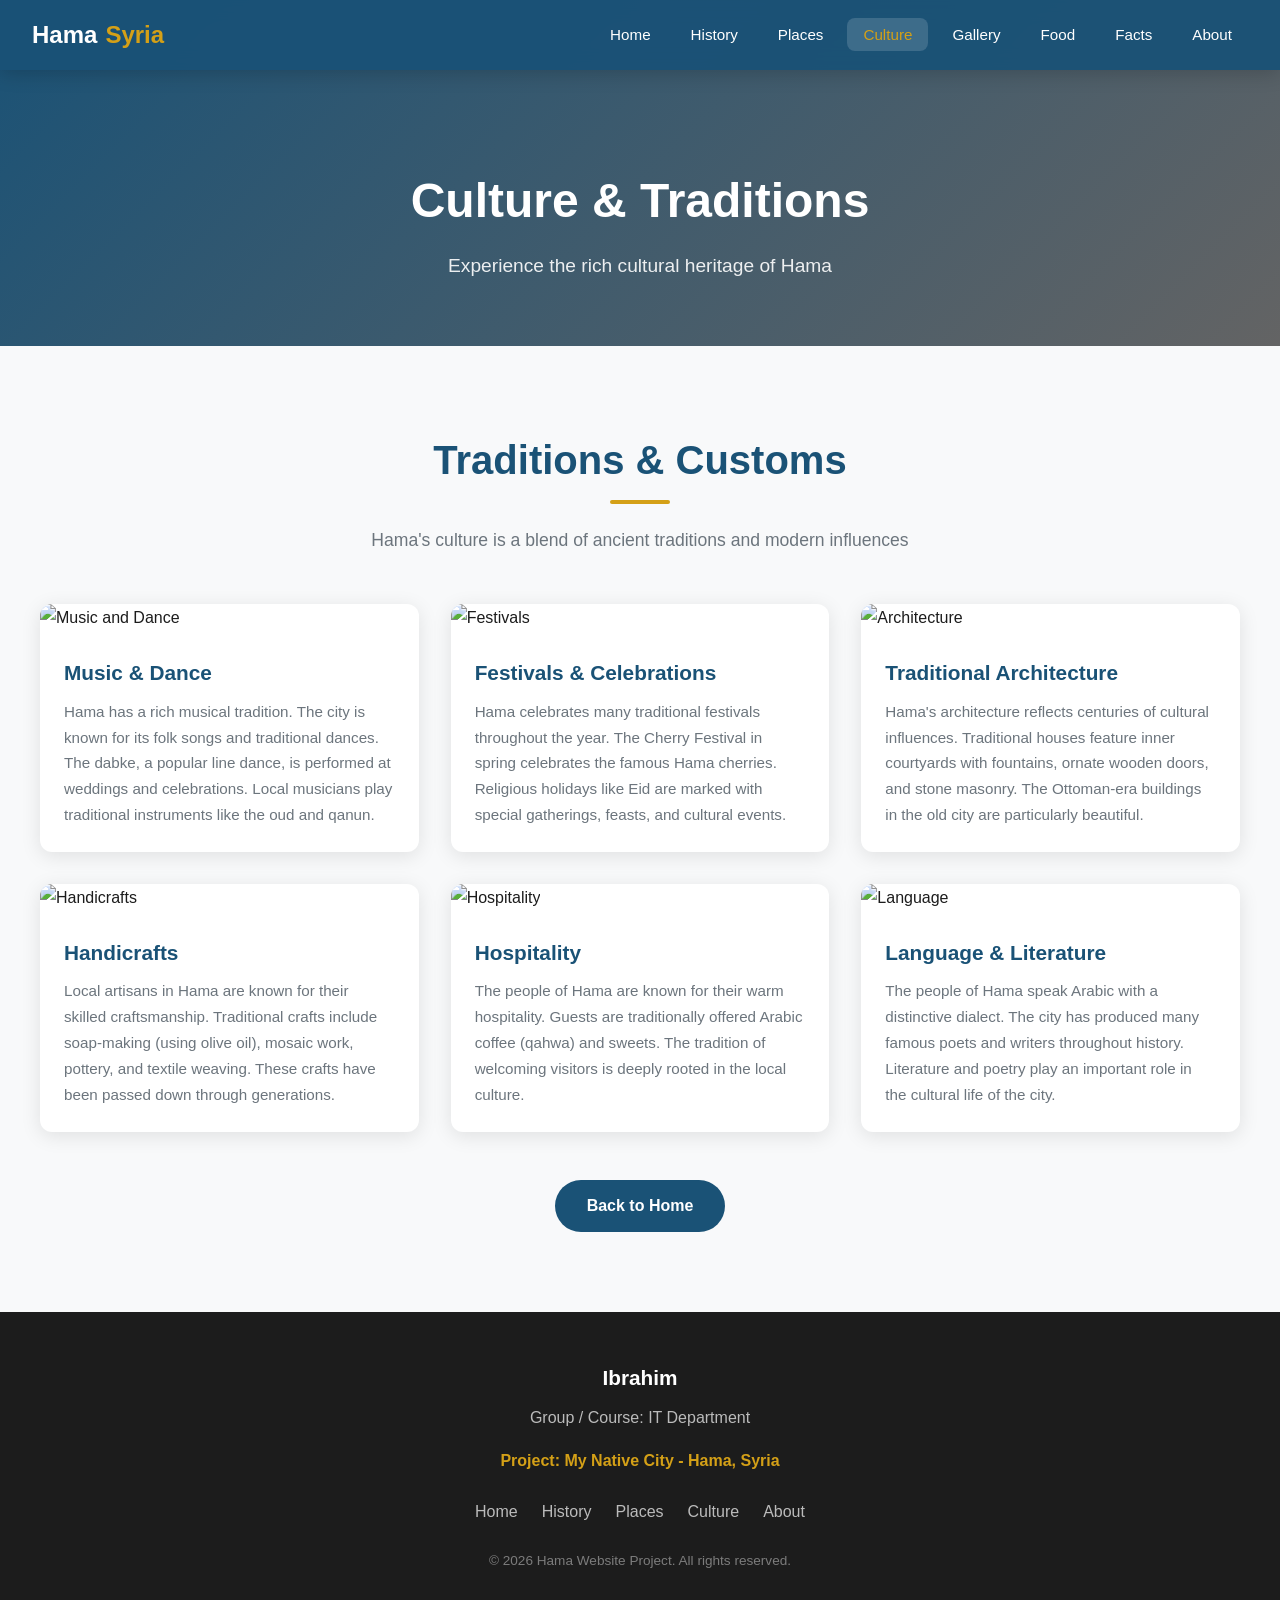
==== culture.html @ edb70d60 "feat: create hometown website about Hama, Syria Multi-page informational website with 8 pages: - Hom" ====
<!DOCTYPE html>
<html lang="en">
<head>
  <meta charset="UTF-8">
  <meta name="viewport" content="width=device-width, initial-scale=1.0">
  <title>Culture &amp; Traditions of Hama</title>
  <link rel="stylesheet" href="css/style.css">
</head>
<body>

  <!-- Navigation -->
  <nav class="navbar">
    <a href="index.html" class="logo">Hama <span>Syria</span></a>
    <ul class="nav-links">
      <li><a href="index.html">Home</a></li>
      <li><a href="history.html">History</a></li>
      <li><a href="places.html">Places</a></li>
      <li><a href="culture.html" class="active">Culture</a></li>
      <li><a href="gallery.html">Gallery</a></li>
      <li><a href="food.html">Food</a></li>
      <li><a href="facts.html">Facts</a></li>
      <li><a href="about.html">About</a></li>
    </ul>
    <button class="hamburger" aria-label="Menu">
      <span></span><span></span><span></span>
    </button>
  </nav>

  <!-- Page Header -->
  <header class="page-header">
    <h1>Culture &amp; Traditions</h1>
    <p>Experience the rich cultural heritage of Hama</p>
  </header>

  <!-- Culture Content -->
  <section class="section">
    <div class="container">
      <div class="section-title">
        <h2>Traditions &amp; Customs</h2>
        <p>Hama's culture is a blend of ancient traditions and modern influences</p>
      </div>

      <div class="cards-grid">
        <div class="card">
          <img src="https://images.unsplash.com/photo-1578898886225-c7c894827e27?w=600&q=80" alt="Music and Dance" class="card-img">
          <div class="card-body">
            <h3>Music &amp; Dance</h3>
            <p>Hama has a rich musical tradition. The city is known for its folk songs and traditional dances. The dabke, a popular line dance, is performed at weddings and celebrations. Local musicians play traditional instruments like the oud and qanun.</p>
          </div>
        </div>
        <div class="card">
          <img src="https://images.unsplash.com/photo-1569982175971-d92b01cf8694?w=600&q=80" alt="Festivals" class="card-img">
          <div class="card-body">
            <h3>Festivals &amp; Celebrations</h3>
            <p>Hama celebrates many traditional festivals throughout the year. The Cherry Festival in spring celebrates the famous Hama cherries. Religious holidays like Eid are marked with special gatherings, feasts, and cultural events.</p>
          </div>
        </div>
        <div class="card">
          <img src="https://images.unsplash.com/photo-1590076215667-875d4ef2d7de?w=600&q=80" alt="Architecture" class="card-img">
          <div class="card-body">
            <h3>Traditional Architecture</h3>
            <p>Hama's architecture reflects centuries of cultural influences. Traditional houses feature inner courtyards with fountains, ornate wooden doors, and stone masonry. The Ottoman-era buildings in the old city are particularly beautiful.</p>
          </div>
        </div>
        <div class="card">
          <img src="https://images.unsplash.com/photo-1547483029-77784da27709?w=600&q=80" alt="Handicrafts" class="card-img">
          <div class="card-body">
            <h3>Handicrafts</h3>
            <p>Local artisans in Hama are known for their skilled craftsmanship. Traditional crafts include soap-making (using olive oil), mosaic work, pottery, and textile weaving. These crafts have been passed down through generations.</p>
          </div>
        </div>
        <div class="card">
          <img src="https://images.unsplash.com/photo-1564507592333-c60657eea523?w=600&q=80" alt="Hospitality" class="card-img">
          <div class="card-body">
            <h3>Hospitality</h3>
            <p>The people of Hama are known for their warm hospitality. Guests are traditionally offered Arabic coffee (qahwa) and sweets. The tradition of welcoming visitors is deeply rooted in the local culture.</p>
          </div>
        </div>
        <div class="card">
          <img src="https://images.unsplash.com/photo-1591604129939-f1efa4d9f7fa?w=600&q=80" alt="Language" class="card-img">
          <div class="card-body">
            <h3>Language &amp; Literature</h3>
            <p>The people of Hama speak Arabic with a distinctive dialect. The city has produced many famous poets and writers throughout history. Literature and poetry play an important role in the cultural life of the city.</p>
          </div>
        </div>
      </div>

      <div style="text-align: center; margin-top: 3rem;">
        <a href="index.html" class="btn btn-primary">Back to Home</a>
      </div>
    </div>
  </section>

  <!-- Footer -->
  <footer class="footer">
    <div class="footer-content">
      <h3>Ibrahim</h3>
      <p>Group / Course: IT Department</p>
      <p class="project-title">Project: My Native City - Hama, Syria</p>
      <div class="footer-links">
        <a href="index.html">Home</a>
        <a href="history.html">History</a>
        <a href="places.html">Places</a>
        <a href="culture.html">Culture</a>
        <a href="about.html">About</a>
      </div>
      <p style="margin-top: 1.5rem; font-size: 0.85rem; opacity: 0.6;">&copy; 2026 Hama Website Project. All rights reserved.</p>
    </div>
  </footer>

  <script src="js/main.js"></script>
</body>
</html>
---- css/style.css ----
/* ===== RESET & BASE ===== */
*,
*::before,
*::after {
  margin: 0;
  padding: 0;
  box-sizing: border-box;
}

:root {
  --primary: #1a5276;
  --primary-light: #2980b9;
  --accent: #c0392b;
  --gold: #d4a017;
  --dark: #1c1c1c;
  --light: #f8f9fa;
  --gray: #6c757d;
  --white: #ffffff;
  --shadow: 0 4px 20px rgba(0, 0, 0, 0.1);
  --radius: 12px;
  --transition: 0.3s ease;
}

html {
  scroll-behavior: smooth;
}

body {
  font-family: 'Segoe UI', Tahoma, Geneva, Verdana, sans-serif;
  color: var(--dark);
  background: var(--light);
  line-height: 1.7;
}

a {
  text-decoration: none;
  color: inherit;
}

img {
  max-width: 100%;
  height: auto;
}

/* ===== NAVIGATION ===== */
.navbar {
  position: fixed;
  top: 0;
  left: 0;
  right: 0;
  z-index: 1000;
  background: rgba(26, 82, 118, 0.95);
  backdrop-filter: blur(10px);
  padding: 0 2rem;
  display: flex;
  align-items: center;
  justify-content: space-between;
  height: 70px;
  box-shadow: 0 2px 20px rgba(0, 0, 0, 0.2);
}

.navbar .logo {
  font-size: 1.5rem;
  font-weight: 700;
  color: var(--white);
  display: flex;
  align-items: center;
  gap: 0.5rem;
}

.navbar .logo span {
  color: var(--gold);
}

.nav-links {
  display: flex;
  list-style: none;
  gap: 0.5rem;
}

.nav-links a {
  color: var(--white);
  padding: 0.5rem 1rem;
  border-radius: 8px;
  transition: var(--transition);
  font-size: 0.95rem;
  font-weight: 500;
}

.nav-links a:hover,
.nav-links a.active {
  background: rgba(255, 255, 255, 0.15);
  color: var(--gold);
}

.hamburger {
  display: none;
  flex-direction: column;
  gap: 5px;
  cursor: pointer;
  background: none;
  border: none;
}

.hamburger span {
  width: 28px;
  height: 3px;
  background: var(--white);
  border-radius: 3px;
  transition: var(--transition);
}

/* ===== HERO SECTION ===== */
.hero {
  position: relative;
  min-height: 100vh;
  display: flex;
  align-items: center;
  justify-content: center;
  text-align: center;
  color: var(--white);
  overflow: hidden;
}

.hero-carousel {
  position: absolute;
  top: 0;
  left: 0;
  width: 100%;
  height: 100%;
  z-index: -1;
}

.hero-slide {
  position: absolute;
  top: 0;
  left: 0;
  width: 100%;
  height: 100%;
  opacity: 0;
  transition: opacity 1.5s ease;
  background-size: cover;
  background-position: center;
}

.hero-slide.active {
  opacity: 1;
}

.hero-overlay {
  position: absolute;
  top: 0;
  left: 0;
  width: 100%;
  height: 100%;
  background: linear-gradient(135deg, rgba(26, 82, 118, 0.85), rgba(0, 0, 0, 0.7));
}

.hero-content {
  position: relative;
  z-index: 1;
  max-width: 800px;
  padding: 2rem;
}

.hero-content h1 {
  font-size: 3.5rem;
  font-weight: 800;
  margin-bottom: 1rem;
  text-shadow: 2px 2px 10px rgba(0, 0, 0, 0.3);
  line-height: 1.2;
}

.hero-content h1 span {
  color: var(--gold);
}

.hero-content p {
  font-size: 1.3rem;
  margin-bottom: 2rem;
  opacity: 0.95;
  text-shadow: 1px 1px 5px rgba(0, 0, 0, 0.3);
}

.hero-btn {
  display: inline-block;
  padding: 1rem 2.5rem;
  background: var(--gold);
  color: var(--dark);
  font-size: 1.1rem;
  font-weight: 700;
  border-radius: 50px;
  transition: var(--transition);
  box-shadow: 0 4px 15px rgba(212, 160, 23, 0.4);
}

.hero-btn:hover {
  transform: translateY(-3px);
  box-shadow: 0 8px 25px rgba(212, 160, 23, 0.6);
  background: #e6b422;
}

/* Carousel indicators */
.carousel-dots {
  position: absolute;
  bottom: 30px;
  left: 50%;
  transform: translateX(-50%);
  display: flex;
  gap: 10px;
  z-index: 2;
}

.carousel-dots .dot {
  width: 12px;
  height: 12px;
  border-radius: 50%;
  background: rgba(255, 255, 255, 0.5);
  cursor: pointer;
  transition: var(--transition);
  border: none;
}

.carousel-dots .dot.active {
  background: var(--gold);
  transform: scale(1.2);
}

/* ===== SECTIONS ===== */
.section {
  padding: 5rem 2rem;
}

.section-alt {
  background: var(--white);
}

.container {
  max-width: 1200px;
  margin: 0 auto;
}

.section-title {
  text-align: center;
  margin-bottom: 3rem;
}

.section-title h2 {
  font-size: 2.5rem;
  color: var(--primary);
  margin-bottom: 0.5rem;
  position: relative;
  display: inline-block;
}

.section-title h2::after {
  content: '';
  position: absolute;
  bottom: -10px;
  left: 50%;
  transform: translateX(-50%);
  width: 60px;
  height: 4px;
  background: var(--gold);
  border-radius: 2px;
}

.section-title p {
  color: var(--gray);
  font-size: 1.1rem;
  max-width: 600px;
  margin: 1.5rem auto 0;
}

/* ===== DIVIDER ===== */
.divider {
  width: 100%;
  height: 1px;
  background: linear-gradient(90deg, transparent, var(--primary-light), transparent);
  margin: 0;
}

/* ===== CARDS GRID ===== */
.cards-grid {
  display: grid;
  grid-template-columns: repeat(auto-fit, minmax(320px, 1fr));
  gap: 2rem;
}

.card {
  background: var(--white);
  border-radius: var(--radius);
  overflow: hidden;
  box-shadow: var(--shadow);
  transition: var(--transition);
}

.card:hover {
  transform: translateY(-8px);
  box-shadow: 0 12px 40px rgba(0, 0, 0, 0.15);
}

.card-img {
  width: 100%;
  height: 220px;
  object-fit: cover;
}

.card-body {
  padding: 1.5rem;
}

.card-body h3 {
  font-size: 1.3rem;
  color: var(--primary);
  margin-bottom: 0.5rem;
}

.card-body p {
  color: var(--gray);
  font-size: 0.95rem;
}

/* ===== GALLERY ===== */
.gallery-grid {
  display: grid;
  grid-template-columns: repeat(auto-fill, minmax(280px, 1fr));
  gap: 1rem;
}

.gallery-item {
  position: relative;
  border-radius: var(--radius);
  overflow: hidden;
  cursor: pointer;
  aspect-ratio: 4/3;
}

.gallery-item img {
  width: 100%;
  height: 100%;
  object-fit: cover;
  transition: var(--transition);
}

.gallery-item:hover img {
  transform: scale(1.08);
}

.gallery-caption {
  position: absolute;
  bottom: 0;
  left: 0;
  right: 0;
  padding: 1rem;
  background: linear-gradient(transparent, rgba(0, 0, 0, 0.8));
  color: var(--white);
  font-size: 0.9rem;
  transform: translateY(100%);
  transition: var(--transition);
}

.gallery-item:hover .gallery-caption {
  transform: translateY(0);
}

/* ===== MAP SECTION ===== */
.map-container {
  width: 100%;
  height: 400px;
  border-radius: var(--radius);
  overflow: hidden;
  box-shadow: var(--shadow);
}

.map-container iframe {
  width: 100%;
  height: 100%;
  border: none;
}

/* ===== VIDEO SECTION ===== */
.video-container {
  max-width: 800px;
  margin: 0 auto;
  border-radius: var(--radius);
  overflow: hidden;
  box-shadow: var(--shadow);
}

.video-container iframe {
  width: 100%;
  height: 450px;
  border: none;
}

/* ===== TIMELINE ===== */
.timeline {
  position: relative;
  max-width: 800px;
  margin: 0 auto;
  padding: 2rem 0;
}

.timeline::before {
  content: '';
  position: absolute;
  left: 50%;
  transform: translateX(-50%);
  width: 3px;
  height: 100%;
  background: var(--primary-light);
}

.timeline-item {
  position: relative;
  width: 45%;
  padding: 1.5rem;
  background: var(--white);
  border-radius: var(--radius);
  box-shadow: var(--shadow);
  margin-bottom: 2rem;
}

.timeline-item:nth-child(odd) {
  margin-left: 0;
}

.timeline-item:nth-child(even) {
  margin-left: auto;
}

.timeline-item::before {
  content: '';
  position: absolute;
  top: 2rem;
  width: 16px;
  height: 16px;
  background: var(--gold);
  border-radius: 50%;
  border: 3px solid var(--primary);
  z-index: 1;
}

.timeline-item:nth-child(odd)::before {
  right: -32px;
}

.timeline-item:nth-child(even)::before {
  left: -32px;
}

.timeline-item h3 {
  color: var(--primary);
  margin-bottom: 0.5rem;
  font-size: 1.1rem;
}

.timeline-item p {
  color: var(--gray);
  font-size: 0.95rem;
}

/* ===== FACTS LIST ===== */
.facts-list {
  max-width: 800px;
  margin: 0 auto;
}

.fact-item {
  display: flex;
  align-items: flex-start;
  gap: 1.5rem;
  padding: 1.5rem;
  background: var(--white);
  border-radius: var(--radius);
  box-shadow: var(--shadow);
  margin-bottom: 1.5rem;
  transition: var(--transition);
}

.fact-item:hover {
  transform: translateX(10px);
  box-shadow: 0 8px 30px rgba(0, 0, 0, 0.12);
}

.fact-number {
  flex-shrink: 0;
  width: 50px;
  height: 50px;
  background: var(--primary);
  color: var(--white);
  border-radius: 50%;
  display: flex;
  align-items: center;
  justify-content: center;
  font-size: 1.3rem;
  font-weight: 700;
}

.fact-content h3 {
  color: var(--primary);
  margin-bottom: 0.3rem;
}

.fact-content p {
  color: var(--gray);
  font-size: 0.95rem;
}

/* ===== ABOUT AUTHOR ===== */
.about-card {
  max-width: 700px;
  margin: 0 auto;
  background: var(--white);
  border-radius: var(--radius);
  box-shadow: var(--shadow);
  padding: 3rem;
  text-align: center;
}

.about-avatar {
  width: 150px;
  height: 150px;
  border-radius: 50%;
  object-fit: cover;
  border: 4px solid var(--gold);
  margin-bottom: 1.5rem;
}

.about-card h2 {
  color: var(--primary);
  margin-bottom: 0.5rem;
}

.about-card .role {
  color: var(--gold);
  font-weight: 600;
  margin-bottom: 1rem;
}

.about-card p {
  color: var(--gray);
  max-width: 500px;
  margin: 0 auto;
}

/* ===== BUTTONS ===== */
.btn {
  display: inline-block;
  padding: 0.8rem 2rem;
  border-radius: 50px;
  font-weight: 600;
  transition: var(--transition);
  cursor: pointer;
  border: none;
  font-size: 1rem;
}

.btn-primary {
  background: var(--primary);
  color: var(--white);
}

.btn-primary:hover {
  background: var(--primary-light);
  transform: translateY(-2px);
}

.btn-accent {
  background: var(--gold);
  color: var(--dark);
}

.btn-accent:hover {
  background: #e6b422;
  transform: translateY(-2px);
}

/* ===== FOOTER ===== */
.footer {
  background: var(--dark);
  color: var(--white);
  padding: 3rem 2rem;
  text-align: center;
}

.footer-content {
  max-width: 800px;
  margin: 0 auto;
}

.footer h3 {
  font-size: 1.3rem;
  margin-bottom: 0.5rem;
}

.footer p {
  color: rgba(255, 255, 255, 0.7);
  margin-bottom: 0.3rem;
}

.footer .project-title {
  color: var(--gold);
  font-weight: 600;
  margin-top: 1rem;
}

.footer-links {
  display: flex;
  justify-content: center;
  gap: 1.5rem;
  margin-top: 1.5rem;
  flex-wrap: wrap;
}

.footer-links a {
  color: rgba(255, 255, 255, 0.7);
  transition: var(--transition);
}

.footer-links a:hover {
  color: var(--gold);
}

/* ===== EXTERNAL LINKS ===== */
.external-links {
  display: flex;
  gap: 1rem;
  flex-wrap: wrap;
  justify-content: center;
  margin-top: 2rem;
}

.link-card {
  display: flex;
  align-items: center;
  gap: 0.5rem;
  padding: 0.8rem 1.5rem;
  background: var(--white);
  border-radius: 50px;
  box-shadow: var(--shadow);
  transition: var(--transition);
  font-weight: 500;
}

.link-card:hover {
  background: var(--primary);
  color: var(--white);
  transform: translateY(-2px);
}

.link-card svg {
  width: 18px;
  height: 18px;
}

/* ===== PAGE HEADER ===== */
.page-header {
  padding: 10rem 2rem 4rem;
  background: linear-gradient(135deg, var(--primary), rgba(0, 0, 0, 0.6));
  color: var(--white);
  text-align: center;
}

.page-header h1 {
  font-size: 3rem;
  margin-bottom: 0.5rem;
}

.page-header p {
  font-size: 1.2rem;
  opacity: 0.9;
}

/* ===== RESPONSIVE ===== */
@media (max-width: 768px) {
  .navbar {
    padding: 0 1rem;
  }

  .nav-links {
    position: fixed;
    top: 70px;
    left: 0;
    right: 0;
    background: rgba(26, 82, 118, 0.98);
    flex-direction: column;
    padding: 1rem;
    gap: 0.25rem;
    transform: translateY(-100%);
    opacity: 0;
    pointer-events: none;
    transition: var(--transition);
  }

  .nav-links.open {
    transform: translateY(0);
    opacity: 1;
    pointer-events: all;
  }

  .hamburger {
    display: flex;
  }

  .hero-content h1 {
    font-size: 2.2rem;
  }

  .hero-content p {
    font-size: 1.1rem;
  }

  .section {
    padding: 3rem 1rem;
  }

  .section-title h2 {
    font-size: 2rem;
  }

  .timeline::before {
    left: 20px;
  }

  .timeline-item {
    width: 85%;
    margin-left: 50px !important;
  }

  .timeline-item::before {
    left: -32px !important;
    right: auto !important;
  }

  .video-container iframe {
    height: 250px;
  }

  .page-header h1 {
    font-size: 2rem;
  }

  .about-card {
    padding: 2rem 1.5rem;
  }

  .gallery-grid {
    grid-template-columns: repeat(auto-fill, minmax(200px, 1fr));
  }
}

@media (max-width: 480px) {
  .hero-content h1 {
    font-size: 1.8rem;
  }

  .cards-grid {
    grid-template-columns: 1fr;
  }

  .gallery-grid {
    grid-template-columns: 1fr 1fr;
  }
}
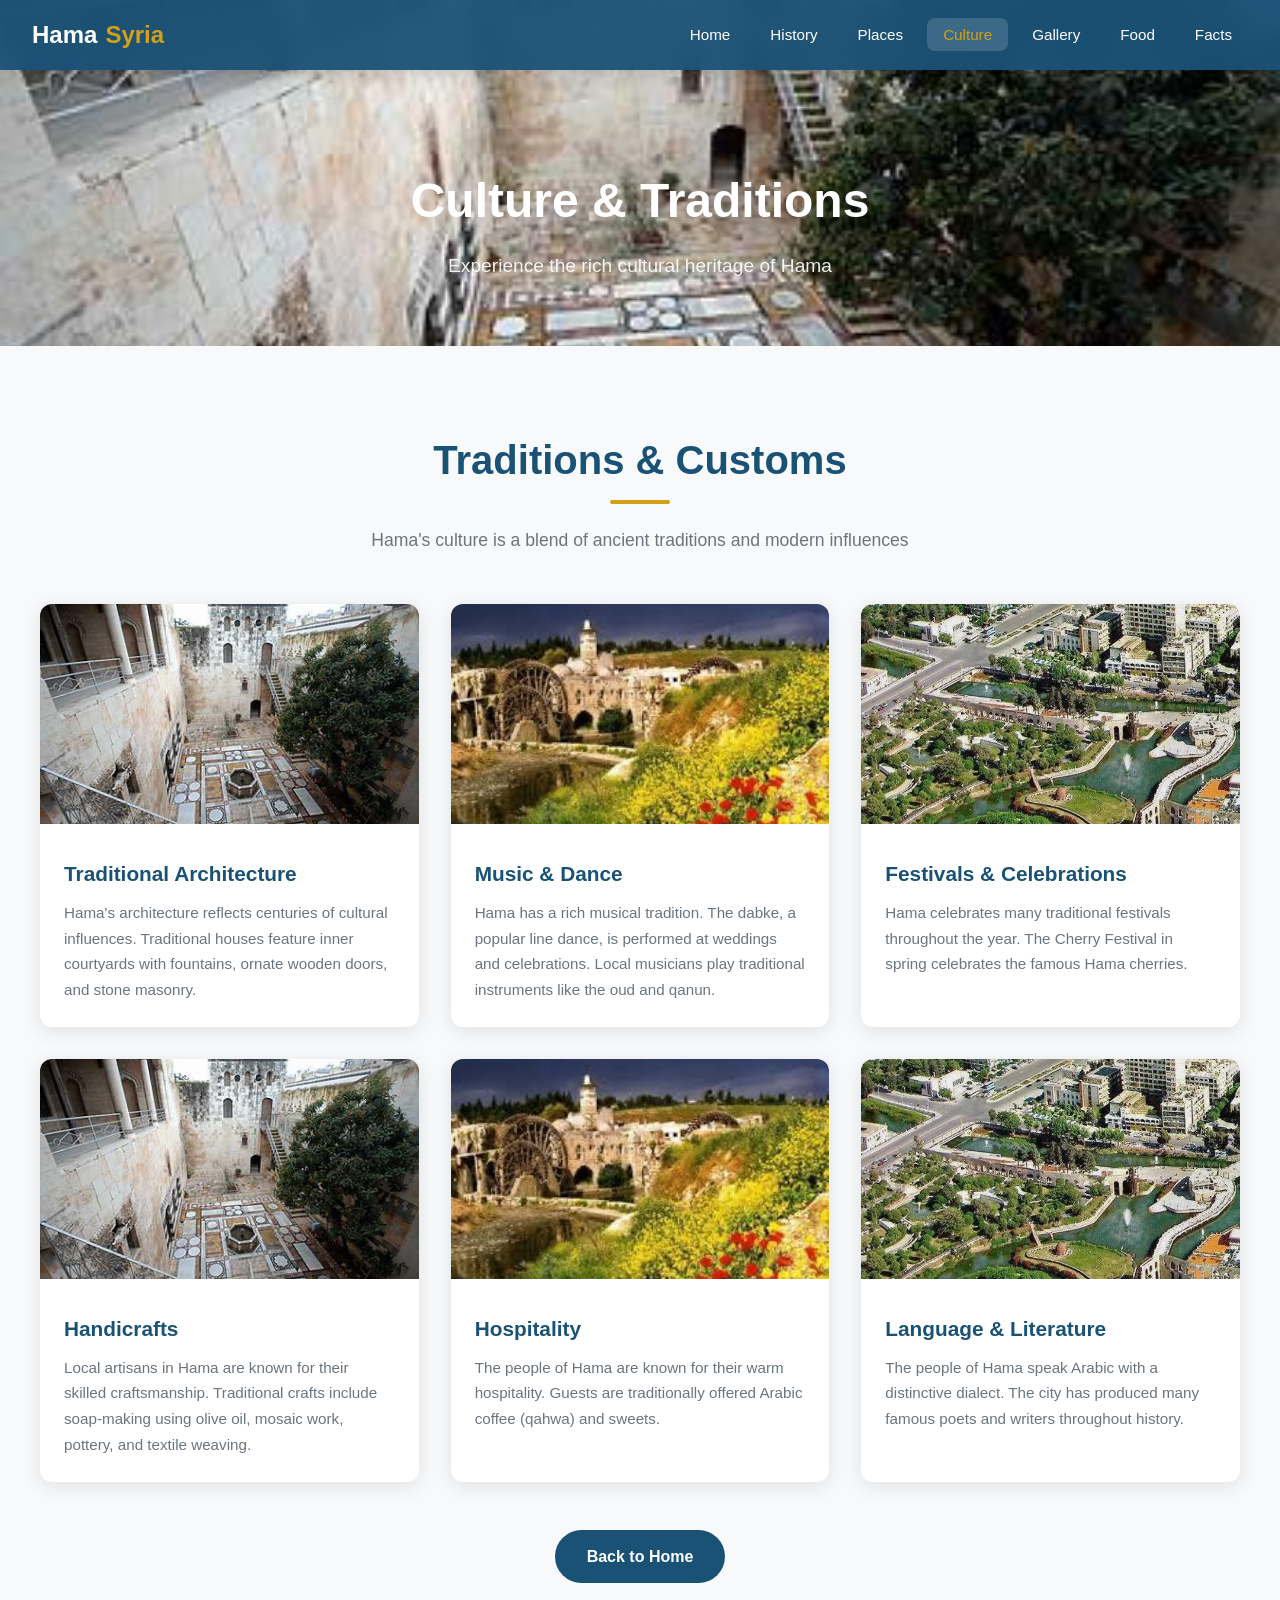
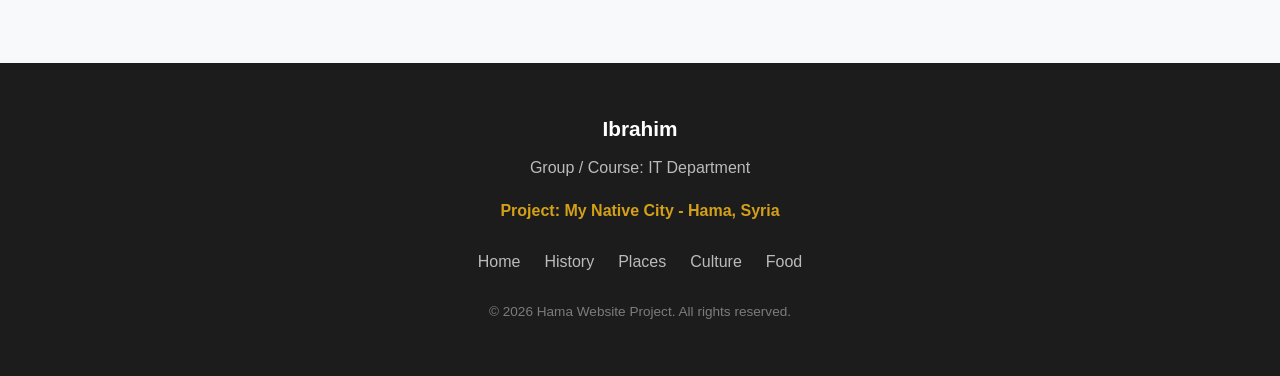
==== commit 10e82e7e: "fix: use real photos and remove About page - Replace all Unsplash placeholder images with real photo" ====
--- a/culture.html
+++ b/culture.html
@@ -19,7 +19,6 @@
       <li><a href="gallery.html">Gallery</a></li>
       <li><a href="food.html">Food</a></li>
       <li><a href="facts.html">Facts</a></li>
-      <li><a href="about.html">About</a></li>
     </ul>
     <button class="hamburger" aria-label="Menu">
       <span></span><span></span><span></span>
@@ -27,7 +26,7 @@
   </nav>
 
   <!-- Page Header -->
-  <header class="page-header">
+  <header class="page-header" style="background-image: url('images/courtyard.jpg'); background-size: cover; background-position: center;">
     <h1>Culture &amp; Traditions</h1>
     <p>Experience the rich cultural heritage of Hama</p>
   </header>
@@ -42,45 +41,45 @@
 
       <div class="cards-grid">
         <div class="card">
-          <img src="https://images.unsplash.com/photo-1578898886225-c7c894827e27?w=600&q=80" alt="Music and Dance" class="card-img">
+          <img src="images/courtyard.jpg" alt="Architecture" class="card-img">
           <div class="card-body">
-            <h3>Music &amp; Dance</h3>
-            <p>Hama has a rich musical tradition. The city is known for its folk songs and traditional dances. The dabke, a popular line dance, is performed at weddings and celebrations. Local musicians play traditional instruments like the oud and qanun.</p>
+            <h3>Traditional Architecture</h3>
+            <p>Hama's architecture reflects centuries of cultural influences. Traditional houses feature inner courtyards with fountains, ornate wooden doors, and stone masonry.</p>
           </div>
         </div>
         <div class="card">
-          <img src="https://images.unsplash.com/photo-1569982175971-d92b01cf8694?w=600&q=80" alt="Festivals" class="card-img">
+          <img src="images/norias.jpg" alt="Music and Dance" class="card-img">
           <div class="card-body">
-            <h3>Festivals &amp; Celebrations</h3>
-            <p>Hama celebrates many traditional festivals throughout the year. The Cherry Festival in spring celebrates the famous Hama cherries. Religious holidays like Eid are marked with special gatherings, feasts, and cultural events.</p>
+            <h3>Music &amp; Dance</h3>
+            <p>Hama has a rich musical tradition. The dabke, a popular line dance, is performed at weddings and celebrations. Local musicians play traditional instruments like the oud and qanun.</p>
           </div>
         </div>
         <div class="card">
-          <img src="https://images.unsplash.com/photo-1590076215667-875d4ef2d7de?w=600&q=80" alt="Architecture" class="card-img">
+          <img src="images/aerial-view.jpg" alt="Festivals" class="card-img">
           <div class="card-body">
-            <h3>Traditional Architecture</h3>
-            <p>Hama's architecture reflects centuries of cultural influences. Traditional houses feature inner courtyards with fountains, ornate wooden doors, and stone masonry. The Ottoman-era buildings in the old city are particularly beautiful.</p>
+            <h3>Festivals &amp; Celebrations</h3>
+            <p>Hama celebrates many traditional festivals throughout the year. The Cherry Festival in spring celebrates the famous Hama cherries.</p>
           </div>
         </div>
         <div class="card">
-          <img src="https://images.unsplash.com/photo-1547483029-77784da27709?w=600&q=80" alt="Handicrafts" class="card-img">
+          <img src="images/courtyard.jpg" alt="Handicrafts" class="card-img">
           <div class="card-body">
             <h3>Handicrafts</h3>
-            <p>Local artisans in Hama are known for their skilled craftsmanship. Traditional crafts include soap-making (using olive oil), mosaic work, pottery, and textile weaving. These crafts have been passed down through generations.</p>
+            <p>Local artisans in Hama are known for their skilled craftsmanship. Traditional crafts include soap-making using olive oil, mosaic work, pottery, and textile weaving.</p>
           </div>
         </div>
         <div class="card">
-          <img src="https://images.unsplash.com/photo-1564507592333-c60657eea523?w=600&q=80" alt="Hospitality" class="card-img">
+          <img src="images/norias.jpg" alt="Hospitality" class="card-img">
           <div class="card-body">
             <h3>Hospitality</h3>
-            <p>The people of Hama are known for their warm hospitality. Guests are traditionally offered Arabic coffee (qahwa) and sweets. The tradition of welcoming visitors is deeply rooted in the local culture.</p>
+            <p>The people of Hama are known for their warm hospitality. Guests are traditionally offered Arabic coffee (qahwa) and sweets.</p>
           </div>
         </div>
         <div class="card">
-          <img src="https://images.unsplash.com/photo-1591604129939-f1efa4d9f7fa?w=600&q=80" alt="Language" class="card-img">
+          <img src="images/aerial-view.jpg" alt="Literature" class="card-img">
           <div class="card-body">
             <h3>Language &amp; Literature</h3>
-            <p>The people of Hama speak Arabic with a distinctive dialect. The city has produced many famous poets and writers throughout history. Literature and poetry play an important role in the cultural life of the city.</p>
+            <p>The people of Hama speak Arabic with a distinctive dialect. The city has produced many famous poets and writers throughout history.</p>
           </div>
         </div>
       </div>
@@ -102,7 +101,7 @@
         <a href="history.html">History</a>
         <a href="places.html">Places</a>
         <a href="culture.html">Culture</a>
-        <a href="about.html">About</a>
+        <a href="food.html">Food</a>
       </div>
       <p style="margin-top: 1.5rem; font-size: 0.85rem; opacity: 0.6;">&copy; 2026 Hama Website Project. All rights reserved.</p>
     </div>
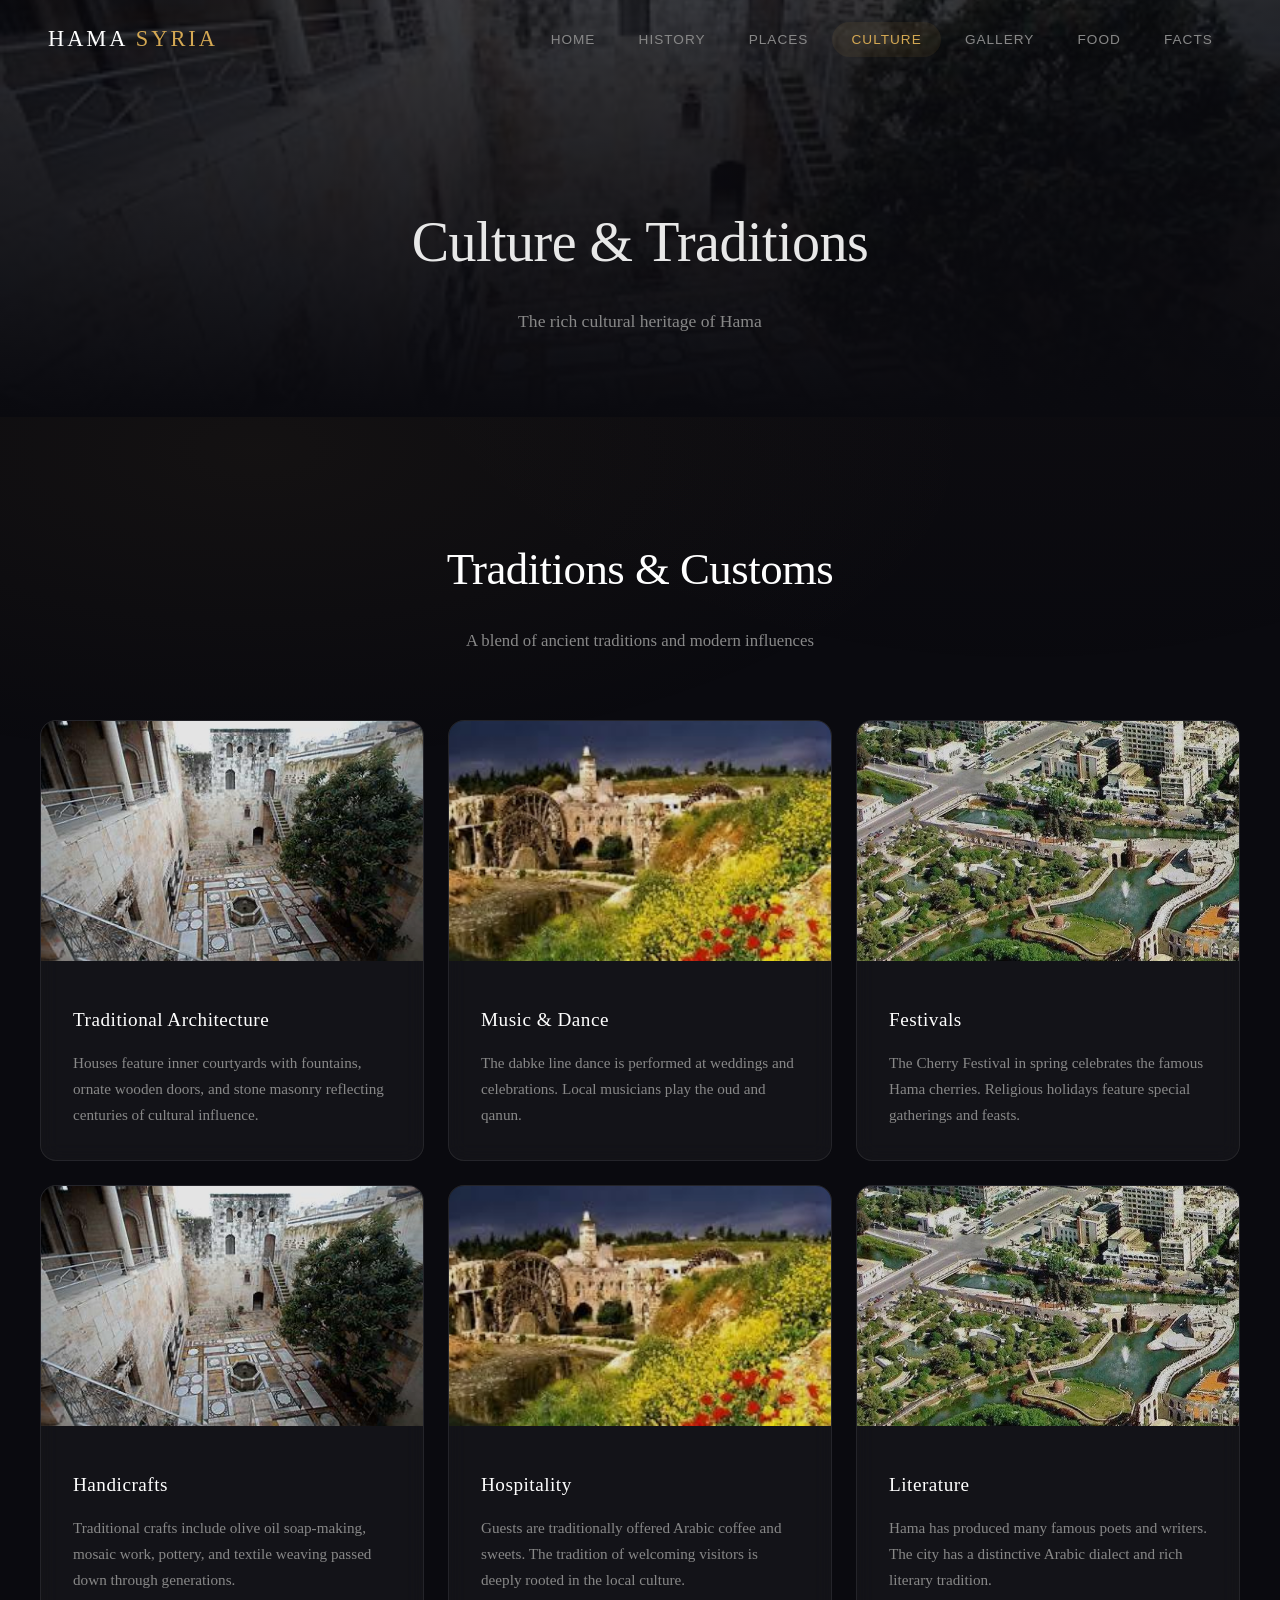
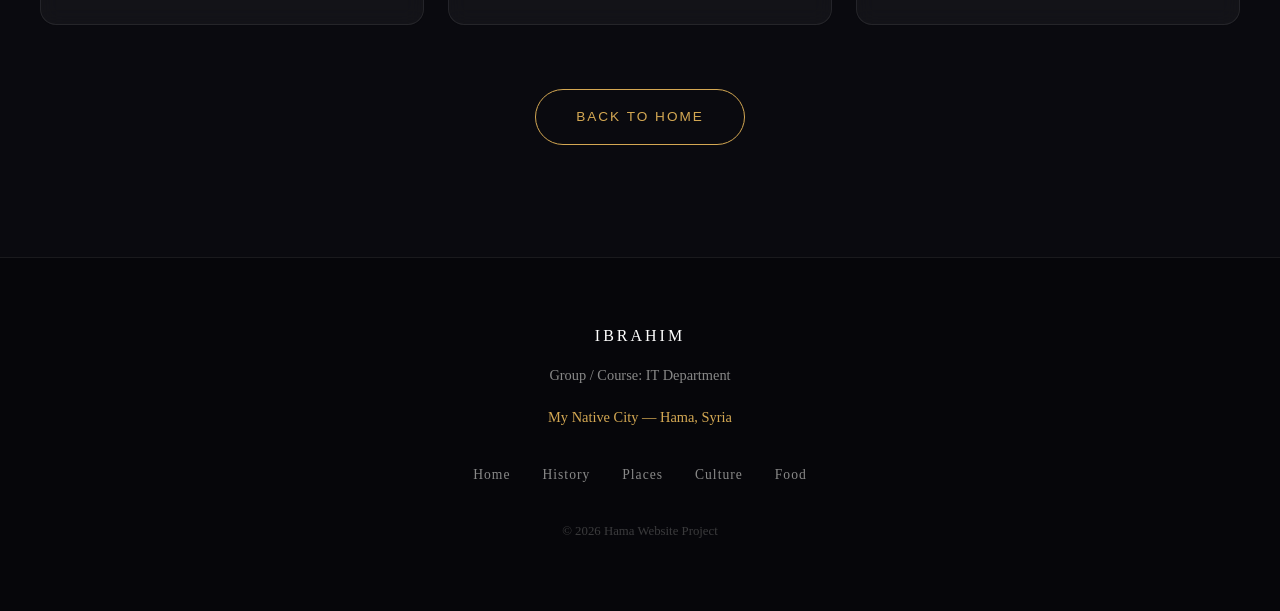
==== commit 0ddaed9d: "redesign: complete visual overhaul - Dark theme with gold accents - Glassmorphism cards and elements" ====
--- a/culture.html
+++ b/culture.html
@@ -8,7 +8,6 @@
 </head>
 <body>
 
-  <!-- Navigation -->
   <nav class="navbar">
     <a href="index.html" class="logo">Hama <span>Syria</span></a>
     <ul class="nav-links">
@@ -25,18 +24,16 @@
     </button>
   </nav>
 
-  <!-- Page Header -->
   <header class="page-header" style="background-image: url('images/courtyard.jpg'); background-size: cover; background-position: center;">
     <h1>Culture &amp; Traditions</h1>
-    <p>Experience the rich cultural heritage of Hama</p>
+    <p>The rich cultural heritage of Hama</p>
   </header>
 
-  <!-- Culture Content -->
   <section class="section">
     <div class="container">
       <div class="section-title">
         <h2>Traditions &amp; Customs</h2>
-        <p>Hama's culture is a blend of ancient traditions and modern influences</p>
+        <p>A blend of ancient traditions and modern influences</p>
       </div>
 
       <div class="cards-grid">
@@ -44,58 +41,57 @@
           <img src="images/courtyard.jpg" alt="Architecture" class="card-img">
           <div class="card-body">
             <h3>Traditional Architecture</h3>
-            <p>Hama's architecture reflects centuries of cultural influences. Traditional houses feature inner courtyards with fountains, ornate wooden doors, and stone masonry.</p>
+            <p>Houses feature inner courtyards with fountains, ornate wooden doors, and stone masonry reflecting centuries of cultural influence.</p>
           </div>
         </div>
         <div class="card">
           <img src="images/norias.jpg" alt="Music and Dance" class="card-img">
           <div class="card-body">
             <h3>Music &amp; Dance</h3>
-            <p>Hama has a rich musical tradition. The dabke, a popular line dance, is performed at weddings and celebrations. Local musicians play traditional instruments like the oud and qanun.</p>
+            <p>The dabke line dance is performed at weddings and celebrations. Local musicians play the oud and qanun.</p>
           </div>
         </div>
         <div class="card">
           <img src="images/aerial-view.jpg" alt="Festivals" class="card-img">
           <div class="card-body">
-            <h3>Festivals &amp; Celebrations</h3>
-            <p>Hama celebrates many traditional festivals throughout the year. The Cherry Festival in spring celebrates the famous Hama cherries.</p>
+            <h3>Festivals</h3>
+            <p>The Cherry Festival in spring celebrates the famous Hama cherries. Religious holidays feature special gatherings and feasts.</p>
           </div>
         </div>
         <div class="card">
           <img src="images/courtyard.jpg" alt="Handicrafts" class="card-img">
           <div class="card-body">
             <h3>Handicrafts</h3>
-            <p>Local artisans in Hama are known for their skilled craftsmanship. Traditional crafts include soap-making using olive oil, mosaic work, pottery, and textile weaving.</p>
+            <p>Traditional crafts include olive oil soap-making, mosaic work, pottery, and textile weaving passed down through generations.</p>
           </div>
         </div>
         <div class="card">
           <img src="images/norias.jpg" alt="Hospitality" class="card-img">
           <div class="card-body">
             <h3>Hospitality</h3>
-            <p>The people of Hama are known for their warm hospitality. Guests are traditionally offered Arabic coffee (qahwa) and sweets.</p>
+            <p>Guests are traditionally offered Arabic coffee and sweets. The tradition of welcoming visitors is deeply rooted in the local culture.</p>
           </div>
         </div>
         <div class="card">
           <img src="images/aerial-view.jpg" alt="Literature" class="card-img">
           <div class="card-body">
-            <h3>Language &amp; Literature</h3>
-            <p>The people of Hama speak Arabic with a distinctive dialect. The city has produced many famous poets and writers throughout history.</p>
+            <h3>Literature</h3>
+            <p>Hama has produced many famous poets and writers. The city has a distinctive Arabic dialect and rich literary tradition.</p>
           </div>
         </div>
       </div>
 
-      <div style="text-align: center; margin-top: 3rem;">
-        <a href="index.html" class="btn btn-primary">Back to Home</a>
+      <div style="text-align: center; margin-top: 4rem;">
+        <a href="index.html" class="btn">Back to Home</a>
       </div>
     </div>
   </section>
 
-  <!-- Footer -->
   <footer class="footer">
     <div class="footer-content">
       <h3>Ibrahim</h3>
       <p>Group / Course: IT Department</p>
-      <p class="project-title">Project: My Native City - Hama, Syria</p>
+      <p class="project-title">My Native City — Hama, Syria</p>
       <div class="footer-links">
         <a href="index.html">Home</a>
         <a href="history.html">History</a>
@@ -103,7 +99,7 @@
         <a href="culture.html">Culture</a>
         <a href="food.html">Food</a>
       </div>
-      <p style="margin-top: 1.5rem; font-size: 0.85rem; opacity: 0.6;">&copy; 2026 Hama Website Project. All rights reserved.</p>
+      <p style="margin-top: 2rem; font-size: 0.8rem; opacity: 0.4;">&copy; 2026 Hama Website Project</p>
     </div>
   </footer>
 
--- a/css/style.css
+++ b/css/style.css
@@ -8,17 +8,18 @@
 }
 
 :root {
-  --primary: #1a5276;
-  --primary-light: #2980b9;
-  --accent: #c0392b;
-  --gold: #d4a017;
-  --dark: #1c1c1c;
-  --light: #f8f9fa;
-  --gray: #6c757d;
+  --bg: #0a0a0f;
+  --bg-card: rgba(255, 255, 255, 0.04);
+  --bg-glass: rgba(255, 255, 255, 0.06);
+  --border: rgba(255, 255, 255, 0.08);
+  --text: #e8e8e8;
+  --text-muted: #888;
+  --gold: #d4a853;
+  --gold-glow: rgba(212, 168, 83, 0.3);
+  --accent: #c9956b;
   --white: #ffffff;
-  --shadow: 0 4px 20px rgba(0, 0, 0, 0.1);
-  --radius: 12px;
-  --transition: 0.3s ease;
+  --radius: 16px;
+  --transition: 0.4s cubic-bezier(0.25, 0.46, 0.45, 0.94);
 }
 
 html {
@@ -26,10 +27,25 @@
 }
 
 body {
-  font-family: 'Segoe UI', Tahoma, Geneva, Verdana, sans-serif;
-  color: var(--dark);
-  background: var(--light);
-  line-height: 1.7;
+  font-family: 'Georgia', 'Times New Roman', serif;
+  color: var(--text);
+  background: var(--bg);
+  line-height: 1.8;
+  overflow-x: hidden;
+}
+
+body::before {
+  content: '';
+  position: fixed;
+  top: 0;
+  left: 0;
+  width: 100%;
+  height: 100%;
+  background:
+    radial-gradient(ellipse at 20% 50%, rgba(212, 168, 83, 0.05) 0%, transparent 50%),
+    radial-gradient(ellipse at 80% 20%, rgba(201, 149, 107, 0.03) 0%, transparent 50%);
+  pointer-events: none;
+  z-index: -1;
 }
 
 a {
@@ -49,23 +65,26 @@
   left: 0;
   right: 0;
   z-index: 1000;
-  background: rgba(26, 82, 118, 0.95);
-  backdrop-filter: blur(10px);
-  padding: 0 2rem;
+  padding: 1.2rem 3rem;
   display: flex;
   align-items: center;
   justify-content: space-between;
-  height: 70px;
-  box-shadow: 0 2px 20px rgba(0, 0, 0, 0.2);
+  transition: var(--transition);
+}
+
+.navbar.scrolled {
+  background: rgba(10, 10, 15, 0.9);
+  backdrop-filter: blur(20px);
+  border-bottom: 1px solid var(--border);
+  padding: 0.8rem 3rem;
 }
 
 .navbar .logo {
-  font-size: 1.5rem;
-  font-weight: 700;
+  font-size: 1.4rem;
+  font-weight: 400;
   color: var(--white);
-  display: flex;
-  align-items: center;
-  gap: 0.5rem;
+  letter-spacing: 3px;
+  text-transform: uppercase;
 }
 
 .navbar .logo span {
@@ -75,42 +94,44 @@
 .nav-links {
   display: flex;
   list-style: none;
-  gap: 0.5rem;
+  gap: 0.3rem;
 }
 
 .nav-links a {
-  color: var(--white);
-  padding: 0.5rem 1rem;
-  border-radius: 8px;
-  transition: var(--transition);
-  font-size: 0.95rem;
-  font-weight: 500;
+  color: var(--text-muted);
+  padding: 0.6rem 1.2rem;
+  border-radius: 100px;
+  transition: var(--transition);
+  font-size: 0.85rem;
+  letter-spacing: 1px;
+  text-transform: uppercase;
+  font-family: 'Segoe UI', sans-serif;
 }
 
 .nav-links a:hover,
 .nav-links a.active {
-  background: rgba(255, 255, 255, 0.15);
-  color: var(--gold);
+  color: var(--gold);
+  background: rgba(212, 168, 83, 0.08);
 }
 
 .hamburger {
   display: none;
   flex-direction: column;
-  gap: 5px;
+  gap: 6px;
   cursor: pointer;
   background: none;
   border: none;
+  padding: 5px;
 }
 
 .hamburger span {
-  width: 28px;
-  height: 3px;
+  width: 24px;
+  height: 1.5px;
   background: var(--white);
-  border-radius: 3px;
-  transition: var(--transition);
-}
-
-/* ===== HERO SECTION ===== */
+  transition: var(--transition);
+}
+
+/* ===== HERO ===== */
 .hero {
   position: relative;
   min-height: 100vh;
@@ -118,7 +139,6 @@
   align-items: center;
   justify-content: center;
   text-align: center;
-  color: var(--white);
   overflow: hidden;
 }
 
@@ -128,7 +148,6 @@
   left: 0;
   width: 100%;
   height: 100%;
-  z-index: -1;
 }
 
 .hero-slide {
@@ -138,9 +157,16 @@
   width: 100%;
   height: 100%;
   opacity: 0;
-  transition: opacity 1.5s ease;
+  transition: opacity 2s ease;
   background-size: cover;
   background-position: center;
+  transform: scale(1.1);
+  animation: heroZoom 20s ease infinite alternate;
+}
+
+@keyframes heroZoom {
+  from { transform: scale(1); }
+  to { transform: scale(1.1); }
 }
 
 .hero-slide.active {
@@ -153,69 +179,76 @@
   left: 0;
   width: 100%;
   height: 100%;
-  background: linear-gradient(135deg, rgba(26, 82, 118, 0.85), rgba(0, 0, 0, 0.7));
+  background: linear-gradient(
+    180deg,
+    rgba(10, 10, 15, 0.7) 0%,
+    rgba(10, 10, 15, 0.4) 40%,
+    rgba(10, 10, 15, 0.8) 100%
+  );
 }
 
 .hero-content {
   position: relative;
   z-index: 1;
-  max-width: 800px;
+  max-width: 900px;
   padding: 2rem;
 }
 
 .hero-content h1 {
-  font-size: 3.5rem;
-  font-weight: 800;
-  margin-bottom: 1rem;
-  text-shadow: 2px 2px 10px rgba(0, 0, 0, 0.3);
-  line-height: 1.2;
+  font-size: 4.5rem;
+  font-weight: 400;
+  margin-bottom: 1.5rem;
+  line-height: 1.1;
+  letter-spacing: -1px;
 }
 
 .hero-content h1 span {
   color: var(--gold);
+  font-style: italic;
 }
 
 .hero-content p {
-  font-size: 1.3rem;
-  margin-bottom: 2rem;
-  opacity: 0.95;
-  text-shadow: 1px 1px 5px rgba(0, 0, 0, 0.3);
+  font-size: 1.2rem;
+  color: var(--text-muted);
+  margin-bottom: 2.5rem;
+  max-width: 600px;
+  margin-left: auto;
+  margin-right: auto;
 }
 
 .hero-btn {
   display: inline-block;
-  padding: 1rem 2.5rem;
+  padding: 1rem 3rem;
+  border: 1px solid var(--gold);
+  color: var(--gold);
+  font-size: 0.85rem;
+  letter-spacing: 3px;
+  text-transform: uppercase;
+  transition: var(--transition);
+  font-family: 'Segoe UI', sans-serif;
+}
+
+.hero-btn:hover {
   background: var(--gold);
-  color: var(--dark);
-  font-size: 1.1rem;
-  font-weight: 700;
-  border-radius: 50px;
-  transition: var(--transition);
-  box-shadow: 0 4px 15px rgba(212, 160, 23, 0.4);
-}
-
-.hero-btn:hover {
-  transform: translateY(-3px);
-  box-shadow: 0 8px 25px rgba(212, 160, 23, 0.6);
-  background: #e6b422;
-}
-
-/* Carousel indicators */
+  color: var(--bg);
+  box-shadow: 0 0 40px var(--gold-glow);
+}
+
 .carousel-dots {
   position: absolute;
-  bottom: 30px;
+  bottom: 40px;
   left: 50%;
   transform: translateX(-50%);
   display: flex;
-  gap: 10px;
+  gap: 12px;
   z-index: 2;
 }
 
 .carousel-dots .dot {
-  width: 12px;
-  height: 12px;
+  width: 8px;
+  height: 8px;
   border-radius: 50%;
-  background: rgba(255, 255, 255, 0.5);
+  background: rgba(255, 255, 255, 0.3);
   cursor: pointer;
   transition: var(--transition);
   border: none;
@@ -223,16 +256,18 @@
 
 .carousel-dots .dot.active {
   background: var(--gold);
-  transform: scale(1.2);
+  width: 30px;
+  border-radius: 10px;
 }
 
 /* ===== SECTIONS ===== */
 .section {
-  padding: 5rem 2rem;
+  padding: 7rem 2rem;
+  position: relative;
 }
 
 .section-alt {
-  background: var(--white);
+  background: rgba(255, 255, 255, 0.01);
 }
 
 .container {
@@ -242,89 +277,90 @@
 
 .section-title {
   text-align: center;
-  margin-bottom: 3rem;
+  margin-bottom: 4rem;
 }
 
 .section-title h2 {
-  font-size: 2.5rem;
-  color: var(--primary);
-  margin-bottom: 0.5rem;
-  position: relative;
-  display: inline-block;
-}
-
-.section-title h2::after {
-  content: '';
-  position: absolute;
-  bottom: -10px;
-  left: 50%;
-  transform: translateX(-50%);
-  width: 60px;
-  height: 4px;
-  background: var(--gold);
-  border-radius: 2px;
+  font-size: 2.8rem;
+  font-weight: 400;
+  color: var(--white);
+  margin-bottom: 1rem;
+  letter-spacing: -0.5px;
 }
 
 .section-title p {
-  color: var(--gray);
-  font-size: 1.1rem;
-  max-width: 600px;
-  margin: 1.5rem auto 0;
+  color: var(--text-muted);
+  font-size: 1.05rem;
+  max-width: 550px;
+  margin: 0 auto;
 }
 
 /* ===== DIVIDER ===== */
 .divider {
-  width: 100%;
+  width: 60px;
   height: 1px;
-  background: linear-gradient(90deg, transparent, var(--primary-light), transparent);
-  margin: 0;
-}
-
-/* ===== CARDS GRID ===== */
+  background: var(--gold);
+  margin: 0 auto;
+  opacity: 0.4;
+}
+
+/* ===== CARDS ===== */
 .cards-grid {
   display: grid;
-  grid-template-columns: repeat(auto-fit, minmax(320px, 1fr));
-  gap: 2rem;
+  grid-template-columns: repeat(auto-fit, minmax(340px, 1fr));
+  gap: 1.5rem;
 }
 
 .card {
-  background: var(--white);
+  background: var(--bg-card);
+  border: 1px solid var(--border);
   border-radius: var(--radius);
   overflow: hidden;
-  box-shadow: var(--shadow);
-  transition: var(--transition);
+  transition: var(--transition);
+  backdrop-filter: blur(10px);
 }
 
 .card:hover {
-  transform: translateY(-8px);
-  box-shadow: 0 12px 40px rgba(0, 0, 0, 0.15);
+  border-color: rgba(212, 168, 83, 0.2);
+  transform: translateY(-5px);
+  box-shadow: 0 20px 60px rgba(0, 0, 0, 0.3);
 }
 
 .card-img {
   width: 100%;
-  height: 220px;
+  height: 240px;
   object-fit: cover;
+  filter: brightness(0.9);
+  transition: var(--transition);
+}
+
+.card:hover .card-img {
+  filter: brightness(1);
+  transform: scale(1.02);
 }
 
 .card-body {
-  padding: 1.5rem;
+  padding: 2rem;
 }
 
 .card-body h3 {
-  font-size: 1.3rem;
-  color: var(--primary);
-  margin-bottom: 0.5rem;
+  font-size: 1.2rem;
+  font-weight: 400;
+  color: var(--white);
+  margin-bottom: 0.8rem;
+  letter-spacing: 0.5px;
 }
 
 .card-body p {
-  color: var(--gray);
+  color: var(--text-muted);
   font-size: 0.95rem;
+  line-height: 1.7;
 }
 
 /* ===== GALLERY ===== */
 .gallery-grid {
   display: grid;
-  grid-template-columns: repeat(auto-fill, minmax(280px, 1fr));
+  grid-template-columns: repeat(3, 1fr);
   gap: 1rem;
 }
 
@@ -334,6 +370,7 @@
   overflow: hidden;
   cursor: pointer;
   aspect-ratio: 4/3;
+  border: 1px solid var(--border);
 }
 
 .gallery-item img {
@@ -341,10 +378,12 @@
   height: 100%;
   object-fit: cover;
   transition: var(--transition);
+  filter: brightness(0.85);
 }
 
 .gallery-item:hover img {
   transform: scale(1.08);
+  filter: brightness(1);
 }
 
 .gallery-caption {
@@ -352,45 +391,38 @@
   bottom: 0;
   left: 0;
   right: 0;
-  padding: 1rem;
-  background: linear-gradient(transparent, rgba(0, 0, 0, 0.8));
-  color: var(--white);
+  padding: 1.5rem;
+  background: linear-gradient(transparent, rgba(10, 10, 15, 0.95));
+  color: var(--text);
   font-size: 0.9rem;
   transform: translateY(100%);
   transition: var(--transition);
+  border-top: 1px solid var(--border);
 }
 
 .gallery-item:hover .gallery-caption {
   transform: translateY(0);
 }
 
-/* ===== MAP SECTION ===== */
+/* ===== MAP ===== */
 .map-container {
   width: 100%;
-  height: 400px;
+  height: 450px;
   border-radius: var(--radius);
   overflow: hidden;
-  box-shadow: var(--shadow);
+  border: 1px solid var(--border);
+  filter: grayscale(0.3) brightness(0.8);
+  transition: var(--transition);
+}
+
+.map-container:hover {
+  filter: grayscale(0) brightness(1);
+  border-color: rgba(212, 168, 83, 0.2);
 }
 
 .map-container iframe {
   width: 100%;
   height: 100%;
-  border: none;
-}
-
-/* ===== VIDEO SECTION ===== */
-.video-container {
-  max-width: 800px;
-  margin: 0 auto;
-  border-radius: var(--radius);
-  overflow: hidden;
-  box-shadow: var(--shadow);
-}
-
-.video-container iframe {
-  width: 100%;
-  height: 450px;
   border: none;
 }
 
@@ -407,19 +439,26 @@
   position: absolute;
   left: 50%;
   transform: translateX(-50%);
-  width: 3px;
+  width: 1px;
   height: 100%;
-  background: var(--primary-light);
+  background: linear-gradient(180deg, transparent, var(--gold), transparent);
 }
 
 .timeline-item {
   position: relative;
   width: 45%;
-  padding: 1.5rem;
-  background: var(--white);
+  padding: 2rem;
+  background: var(--bg-card);
+  border: 1px solid var(--border);
   border-radius: var(--radius);
-  box-shadow: var(--shadow);
   margin-bottom: 2rem;
+  backdrop-filter: blur(10px);
+  transition: var(--transition);
+}
+
+.timeline-item:hover {
+  border-color: rgba(212, 168, 83, 0.2);
+  transform: translateX(5px);
 }
 
 .timeline-item:nth-child(odd) {
@@ -434,34 +473,39 @@
   content: '';
   position: absolute;
   top: 2rem;
-  width: 16px;
-  height: 16px;
+  width: 8px;
+  height: 8px;
   background: var(--gold);
   border-radius: 50%;
-  border: 3px solid var(--primary);
   z-index: 1;
+  box-shadow: 0 0 15px var(--gold-glow);
 }
 
 .timeline-item:nth-child(odd)::before {
-  right: -32px;
+  right: -30px;
 }
 
 .timeline-item:nth-child(even)::before {
-  left: -32px;
+  left: -30px;
 }
 
 .timeline-item h3 {
-  color: var(--primary);
-  margin-bottom: 0.5rem;
-  font-size: 1.1rem;
+  color: var(--gold);
+  margin-bottom: 0.8rem;
+  font-size: 1rem;
+  font-weight: 400;
+  letter-spacing: 0.5px;
+  font-family: 'Segoe UI', sans-serif;
+  text-transform: uppercase;
 }
 
 .timeline-item p {
-  color: var(--gray);
+  color: var(--text-muted);
   font-size: 0.95rem;
-}
-
-/* ===== FACTS LIST ===== */
+  line-height: 1.7;
+}
+
+/* ===== FACTS ===== */
 .facts-list {
   max-width: 800px;
   margin: 0 auto;
@@ -470,157 +514,68 @@
 .fact-item {
   display: flex;
   align-items: flex-start;
-  gap: 1.5rem;
-  padding: 1.5rem;
-  background: var(--white);
+  gap: 2rem;
+  padding: 2rem;
+  background: var(--bg-card);
+  border: 1px solid var(--border);
   border-radius: var(--radius);
-  box-shadow: var(--shadow);
-  margin-bottom: 1.5rem;
-  transition: var(--transition);
+  margin-bottom: 1rem;
+  transition: var(--transition);
+  backdrop-filter: blur(10px);
 }
 
 .fact-item:hover {
-  transform: translateX(10px);
-  box-shadow: 0 8px 30px rgba(0, 0, 0, 0.12);
+  border-color: rgba(212, 168, 83, 0.2);
+  transform: translateX(8px);
 }
 
 .fact-number {
   flex-shrink: 0;
   width: 50px;
   height: 50px;
-  background: var(--primary);
-  color: var(--white);
+  border: 1px solid var(--gold);
+  color: var(--gold);
   border-radius: 50%;
   display: flex;
   align-items: center;
   justify-content: center;
-  font-size: 1.3rem;
-  font-weight: 700;
+  font-size: 1rem;
+  font-family: 'Segoe UI', sans-serif;
 }
 
 .fact-content h3 {
-  color: var(--primary);
-  margin-bottom: 0.3rem;
+  color: var(--white);
+  margin-bottom: 0.5rem;
+  font-weight: 400;
+  font-size: 1.05rem;
 }
 
 .fact-content p {
-  color: var(--gray);
+  color: var(--text-muted);
   font-size: 0.95rem;
-}
-
-/* ===== ABOUT AUTHOR ===== */
-.about-card {
-  max-width: 700px;
-  margin: 0 auto;
-  background: var(--white);
-  border-radius: var(--radius);
-  box-shadow: var(--shadow);
-  padding: 3rem;
-  text-align: center;
-}
-
-.about-avatar {
-  width: 150px;
-  height: 150px;
-  border-radius: 50%;
-  object-fit: cover;
-  border: 4px solid var(--gold);
-  margin-bottom: 1.5rem;
-}
-
-.about-card h2 {
-  color: var(--primary);
-  margin-bottom: 0.5rem;
-}
-
-.about-card .role {
-  color: var(--gold);
-  font-weight: 600;
-  margin-bottom: 1rem;
-}
-
-.about-card p {
-  color: var(--gray);
-  max-width: 500px;
-  margin: 0 auto;
 }
 
 /* ===== BUTTONS ===== */
 .btn {
   display: inline-block;
-  padding: 0.8rem 2rem;
-  border-radius: 50px;
-  font-weight: 600;
+  padding: 0.9rem 2.5rem;
+  border-radius: 100px;
+  font-weight: 400;
   transition: var(--transition);
   cursor: pointer;
-  border: none;
-  font-size: 1rem;
-}
-
-.btn-primary {
-  background: var(--primary);
-  color: var(--white);
-}
-
-.btn-primary:hover {
-  background: var(--primary-light);
-  transform: translateY(-2px);
-}
-
-.btn-accent {
+  border: 1px solid var(--gold);
+  color: var(--gold);
+  font-size: 0.85rem;
+  letter-spacing: 2px;
+  text-transform: uppercase;
+  font-family: 'Segoe UI', sans-serif;
+  background: transparent;
+}
+
+.btn:hover {
   background: var(--gold);
-  color: var(--dark);
-}
-
-.btn-accent:hover {
-  background: #e6b422;
-  transform: translateY(-2px);
-}
-
-/* ===== FOOTER ===== */
-.footer {
-  background: var(--dark);
-  color: var(--white);
-  padding: 3rem 2rem;
-  text-align: center;
-}
-
-.footer-content {
-  max-width: 800px;
-  margin: 0 auto;
-}
-
-.footer h3 {
-  font-size: 1.3rem;
-  margin-bottom: 0.5rem;
-}
-
-.footer p {
-  color: rgba(255, 255, 255, 0.7);
-  margin-bottom: 0.3rem;
-}
-
-.footer .project-title {
-  color: var(--gold);
-  font-weight: 600;
-  margin-top: 1rem;
-}
-
-.footer-links {
-  display: flex;
-  justify-content: center;
-  gap: 1.5rem;
-  margin-top: 1.5rem;
-  flex-wrap: wrap;
-}
-
-.footer-links a {
-  color: rgba(255, 255, 255, 0.7);
-  transition: var(--transition);
-}
-
-.footer-links a:hover {
-  color: var(--gold);
+  color: var(--bg);
+  box-shadow: 0 0 30px var(--gold-glow);
 }
 
 /* ===== EXTERNAL LINKS ===== */
@@ -629,138 +584,231 @@
   gap: 1rem;
   flex-wrap: wrap;
   justify-content: center;
-  margin-top: 2rem;
 }
 
 .link-card {
   display: flex;
   align-items: center;
-  gap: 0.5rem;
-  padding: 0.8rem 1.5rem;
-  background: var(--white);
-  border-radius: 50px;
-  box-shadow: var(--shadow);
-  transition: var(--transition);
-  font-weight: 500;
+  gap: 0.8rem;
+  padding: 1rem 2rem;
+  background: var(--bg-card);
+  border: 1px solid var(--border);
+  border-radius: 100px;
+  transition: var(--transition);
+  font-size: 0.9rem;
+  color: var(--text-muted);
+  backdrop-filter: blur(10px);
 }
 
 .link-card:hover {
-  background: var(--primary);
-  color: var(--white);
-  transform: translateY(-2px);
+  border-color: var(--gold);
+  color: var(--gold);
+  box-shadow: 0 0 20px var(--gold-glow);
 }
 
 .link-card svg {
-  width: 18px;
-  height: 18px;
+  width: 16px;
+  height: 16px;
 }
 
 /* ===== PAGE HEADER ===== */
 .page-header {
-  padding: 10rem 2rem 4rem;
-  background: linear-gradient(135deg, var(--primary), rgba(0, 0, 0, 0.6));
+  padding: 12rem 2rem 5rem;
+  text-align: center;
+  position: relative;
+}
+
+.page-header::before {
+  content: '';
+  position: absolute;
+  top: 0;
+  left: 0;
+  width: 100%;
+  height: 100%;
+  background: linear-gradient(180deg, rgba(10, 10, 15, 0.8) 0%, var(--bg) 100%);
+}
+
+.page-header h1,
+.page-header p {
+  position: relative;
+  z-index: 1;
+}
+
+.page-header h1 {
+  font-size: 3.5rem;
+  font-weight: 400;
+  margin-bottom: 0.8rem;
+  letter-spacing: -0.5px;
+}
+
+.page-header p {
+  font-size: 1.1rem;
+  color: var(--text-muted);
+}
+
+/* ===== FOOTER ===== */
+.footer {
+  border-top: 1px solid var(--border);
+  padding: 4rem 2rem;
+  text-align: center;
+  background: rgba(0, 0, 0, 0.3);
+}
+
+.footer-content {
+  max-width: 600px;
+  margin: 0 auto;
+}
+
+.footer h3 {
+  font-size: 1rem;
+  font-weight: 400;
+  letter-spacing: 3px;
+  text-transform: uppercase;
+  margin-bottom: 0.8rem;
   color: var(--white);
-  text-align: center;
-}
-
-.page-header h1 {
-  font-size: 3rem;
-  margin-bottom: 0.5rem;
-}
-
-.page-header p {
-  font-size: 1.2rem;
-  opacity: 0.9;
+}
+
+.footer p {
+  color: var(--text-muted);
+  font-size: 0.9rem;
+  margin-bottom: 0.3rem;
+}
+
+.footer .project-title {
+  color: var(--gold);
+  margin-top: 1rem;
+}
+
+.footer-links {
+  display: flex;
+  justify-content: center;
+  gap: 2rem;
+  margin-top: 2rem;
+  flex-wrap: wrap;
+}
+
+.footer-links a {
+  color: var(--text-muted);
+  transition: var(--transition);
+  font-size: 0.85rem;
+  letter-spacing: 1px;
+}
+
+.footer-links a:hover {
+  color: var(--gold);
 }
 
 /* ===== RESPONSIVE ===== */
 @media (max-width: 768px) {
   .navbar {
-    padding: 0 1rem;
+    padding: 1rem 1.5rem;
+  }
+
+  .navbar.scrolled {
+    padding: 0.8rem 1.5rem;
   }
 
   .nav-links {
     position: fixed;
-    top: 70px;
+    top: 0;
     left: 0;
     right: 0;
-    background: rgba(26, 82, 118, 0.98);
+    bottom: 0;
+    background: rgba(10, 10, 15, 0.98);
     flex-direction: column;
-    padding: 1rem;
-    gap: 0.25rem;
-    transform: translateY(-100%);
+    align-items: center;
+    justify-content: center;
+    gap: 0.5rem;
+    transform: translateX(100%);
     opacity: 0;
-    pointer-events: none;
     transition: var(--transition);
   }
 
   .nav-links.open {
-    transform: translateY(0);
+    transform: translateX(0);
     opacity: 1;
-    pointer-events: all;
+  }
+
+  .nav-links a {
+    font-size: 1.1rem;
+    padding: 1rem 2rem;
   }
 
   .hamburger {
     display: flex;
+    z-index: 1001;
   }
 
   .hero-content h1 {
-    font-size: 2.2rem;
+    font-size: 2.5rem;
   }
 
   .hero-content p {
-    font-size: 1.1rem;
+    font-size: 1rem;
   }
 
   .section {
-    padding: 3rem 1rem;
+    padding: 4rem 1.2rem;
   }
 
   .section-title h2 {
     font-size: 2rem;
   }
 
+  .cards-grid {
+    grid-template-columns: 1fr;
+  }
+
+  .gallery-grid {
+    grid-template-columns: repeat(2, 1fr);
+  }
+
   .timeline::before {
     left: 20px;
   }
 
   .timeline-item {
-    width: 85%;
+    width: 80%;
     margin-left: 50px !important;
   }
 
   .timeline-item::before {
-    left: -32px !important;
+    left: -30px !important;
     right: auto !important;
   }
 
-  .video-container iframe {
-    height: 250px;
+  .fact-item {
+    flex-direction: column;
+    gap: 1rem;
+    align-items: center;
+    text-align: center;
   }
 
   .page-header h1 {
-    font-size: 2rem;
-  }
-
-  .about-card {
-    padding: 2rem 1.5rem;
-  }
-
-  .gallery-grid {
-    grid-template-columns: repeat(auto-fill, minmax(200px, 1fr));
+    font-size: 2.2rem;
+  }
+
+  .page-header {
+    padding: 10rem 1.5rem 3rem;
   }
 }
 
 @media (max-width: 480px) {
   .hero-content h1 {
-    font-size: 1.8rem;
-  }
-
-  .cards-grid {
+    font-size: 2rem;
+  }
+
+  .gallery-grid {
     grid-template-columns: 1fr;
   }
 
-  .gallery-grid {
-    grid-template-columns: 1fr 1fr;
-  }
-}
+  .external-links {
+    flex-direction: column;
+    align-items: center;
+  }
+
+  .link-card {
+    width: 100%;
+    justify-content: center;
+  }
+}
